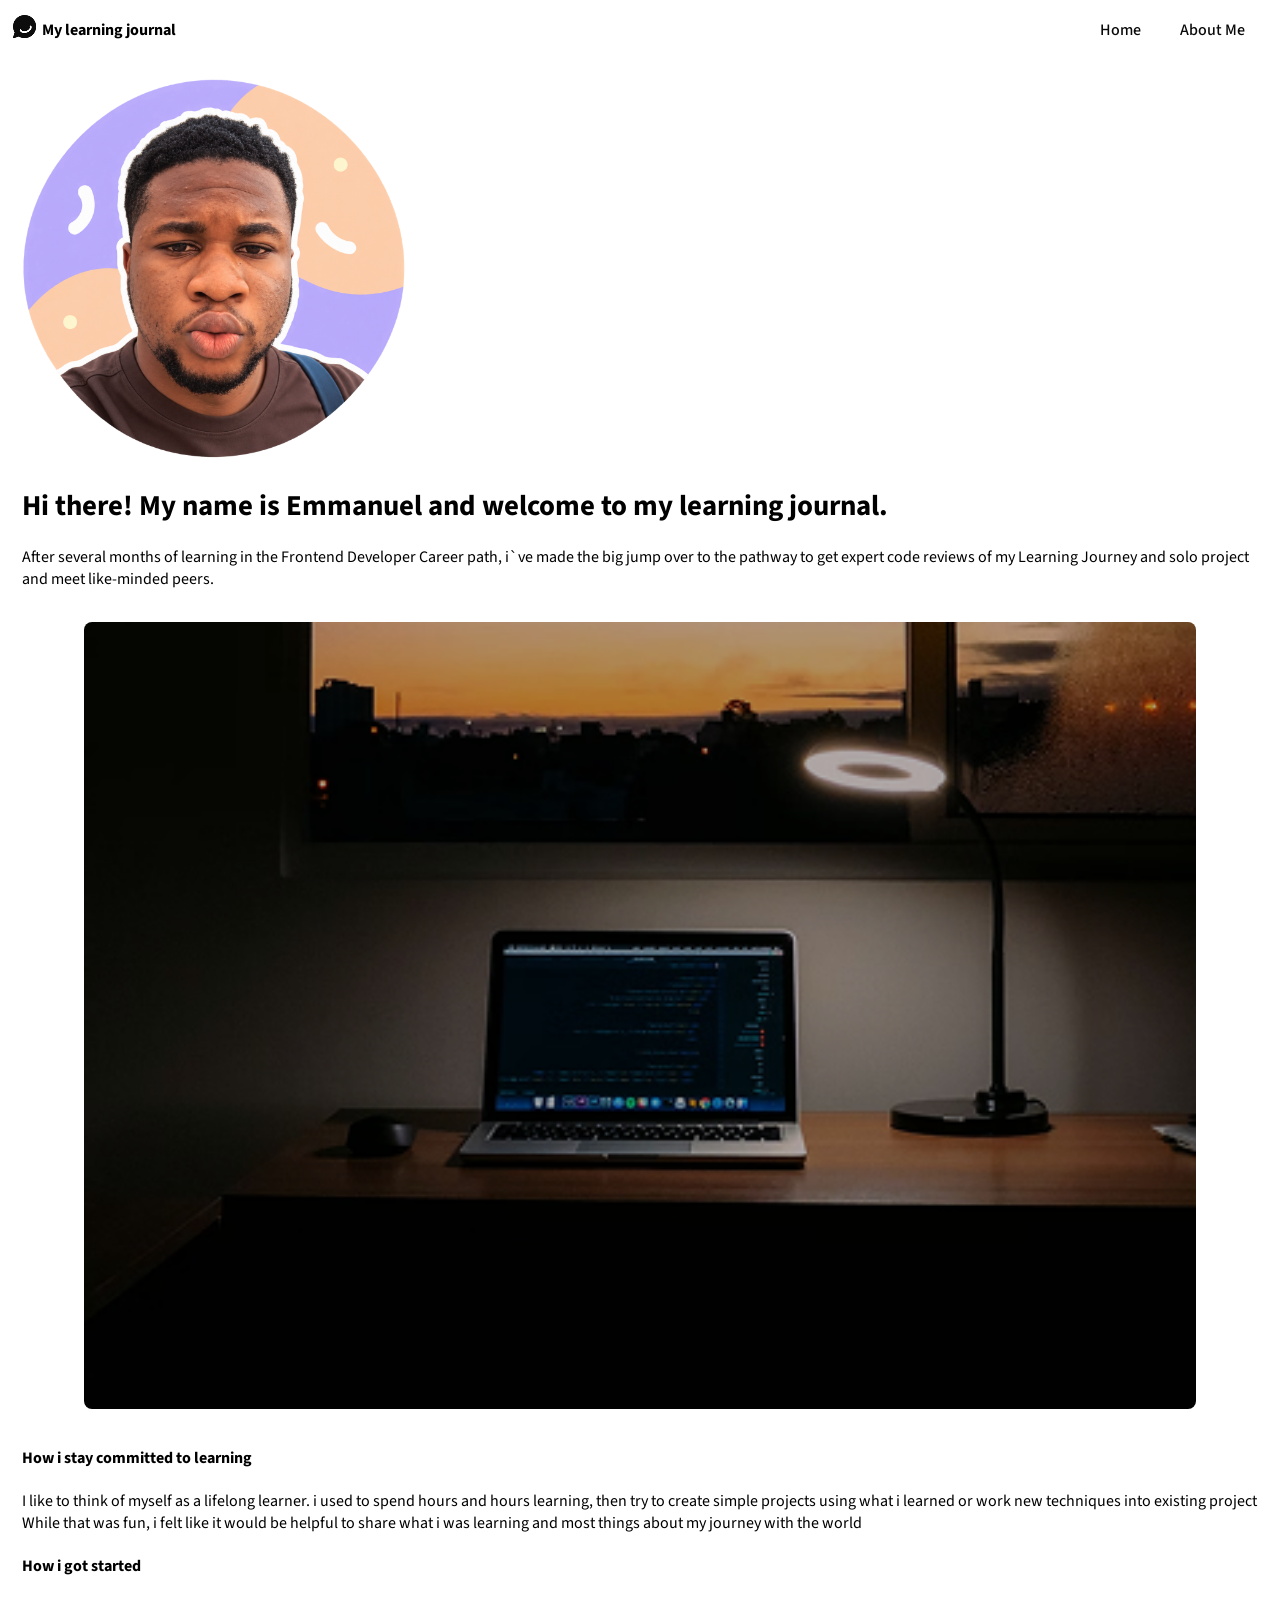
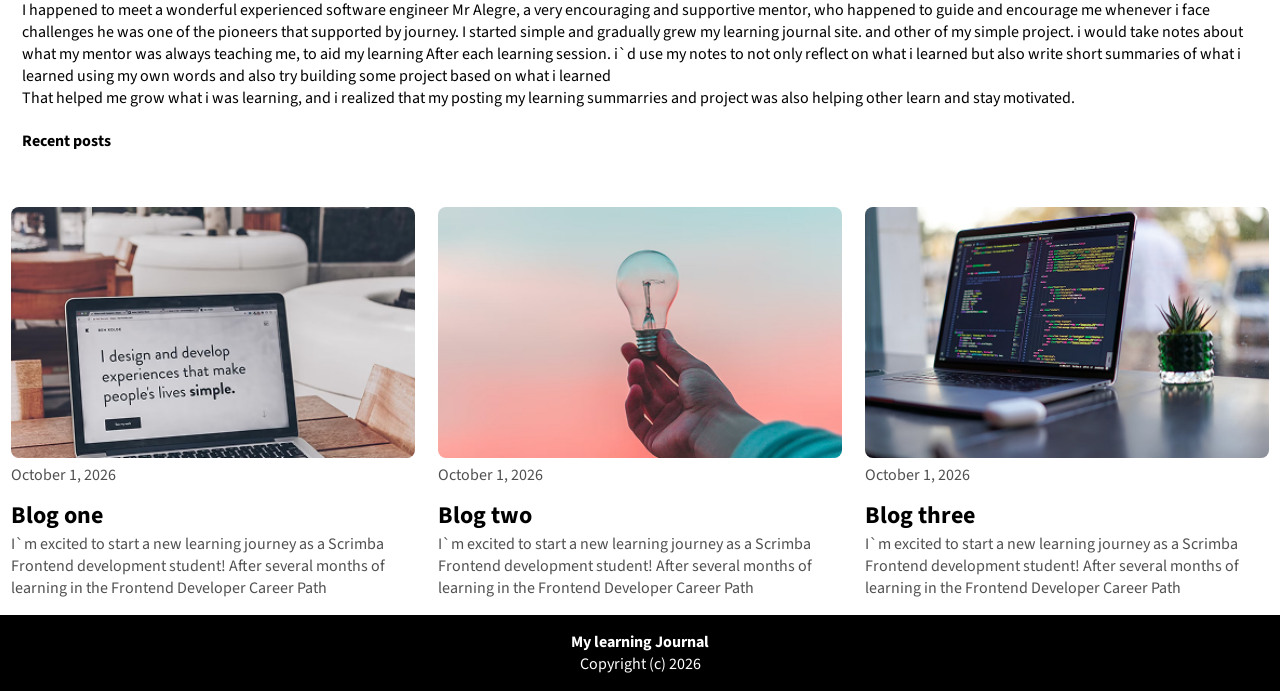
==== about-me.html @ eb2f2a92 "Build learning journal website" ====
<!DOCTYPE html>
<html>
    <head>
        <link href="./style.css" rel="stylesheet">
        <title> About me - My Learning Journal </title
        <link rel="preconnect" href="https://fonts.googleapis.com">
        <link rel="preconnect" href="https://fonts.gstatic.com" crossorigin>
        <link href="https://fonts.googleapis.com/css2?family=Source+Sans+3:ital,wght@0,200..900;1,200..900&display=swap" rel="stylesheet">
    </head>
    <body>
       <div class="container">

           <header>

          <div class="header">
            <div class="logo-container">
                <div class="logo-img-container">
                    <img src="./images/image 17.png"
                        alt="an image of a black chat like icon  "
                        class="logo"/>
                </div>
                <h3> My learning journal</h3>
            </div>
            <nav>
                <ul>
                    <li> <a href="./index.html">Home</a></li>
                    <li> <a href="./about-me.html"> About Me</a></li>
                </ul>
            </nav>
          </div>

           </header>

           <main>
               <div class="main2">
                   <div class="post">
                       <div class="profile-container">
                           <img src="./images/Lavender Peach Sticker Portrait.png" class="profile-img" />
                       </div>

                       <h1> Hi there! My name is Emmanuel and welcome to my learning
                           journal.</h1>
                       <p> After several months of learning in the Frontend Developer
                           Career path, i`ve made the big jump over to the pathway to get expert
                           code reviews of my Learning Journey and solo project and meet like-minded peers.</p>
                       <div class="img-container">
                           <img src="./images/article-image-hero.png"
                               alt="an image displaying a hand hold a bulb with no light shining from it, above a gloomy weather"
                             class="post-img"/>
                       </div>
                       <h4> How i stay committed to learning</h4>
                       <p>I like to think of myself as a lifelong learner. i used to
                           spend hours and hours learning, then try to create simple projects
                           using what i learned or work new techniques into existing project</p>
                       <p> While that was fun, i felt like it would be helpful to share what i was learning
                           and most things about my journey with the world</p>
                       <h4> How i got started</h4>
                       <p> I happened to meet a wonderful experienced software engineer Mr Alegre, a very encouraging and supportive mentor,  who happened to guide and encourage me whenever i face challenges
                           he was one of the pioneers that supported by journey. I started simple and gradually grew my learning journal site.
                           and other of my simple project. i would take notes about what my mentor was always teaching me, to aid my learning
                           After each learning session. i`d use my notes to not only reflect on what i learned but also write short summaries of what i learned using my own words and also try building some project based on what i learned
                         </p>
                         <p> That helped me grow what i was learning, and i realized that my posting my learning summarries and project was also helping other learn and stay motivated.</p>
                         <h4> Recent posts</h4>
                   </div>

                          <div class="blog blog-one">
                              <div class="img-container">
                                  <img src="./images/article-image-01.png"
                                      alt="an image displaying a some programming codes
                                      in a macbook laptop on a table, with a office like view"
                                      class="post-img" />
                              </div>
                                   <p>
                                       October 1, 2026
                                   </p>
                                   <h2> Blog one </h2>
                                   <p> I`m excited to start a new learning journey
                                       as a Scrimba Frontend development student!
                                       After several months of learning in the Frontend
                                       Developer Career Path</p>

                            </div>
                          <div class="blog blog-two">
                              <div class="img-container">
                                  <img src="./images/article-image-02.png"
                                      alt="an image displaying a hand hold a bulb with no light shining from it, above a gloomy weather"
                                   class="post-img"/>
                              </div>
                                   <p>
                                       October 1, 2026
                                   </p>
                                   <h2> Blog two </h2>
                                   <p> I`m excited to start a new learning journey
                                       as a Scrimba Frontend development student!
                                       After several months of learning in the Frontend
                                       Developer Career Path</p>

                          </div>
                          <div class="blog blog-three">
                              <div class="img-container">
                                  <img src="./images/article-image-03.png"
                                      alt="an image displaying a laptop displayin gon its screen
                                      'I design and develop experiences that make people`s lives simple.'" class="post-img"/>
                              </div>
                                   <p>
                                       October 1, 2026
                                   </p>
                                   <h2> Blog three </h2>
                                   <p> I`m excited to start a new learning journey
                                       as a Scrimba Frontend development student!
                                       After several months of learning in the Frontend
                                       Developer Career Path</p>

                          </div>





               </div>
           </main>

           <footer>
             <div class="footer">
                 <h3> My learning Journal</h3>
                 <p> Copyright (c) 2026</p>
             </div>
           </footer>

       </div>
    </body>
</html>
---- style.css ----
*{
    box-sizing: border-box;
}

body{
    margin: 0;
    padding: 0;
    font-family: "Source Sans 3", sans-serif;
}

.container{
    max-width: 100vw;
    margin: 0  auto;
    display: grid;
    grid-template-columns: 1fr;
    grid-template-areas:
    "head"
    "main"
    "foot"
    ;
}

/*topography*/

h1{
    font-size: 1.8rem;
}
h2{
    font-size: 1.5rem;
}

h3{
    font-size: 1rem;
}

p{
    font-size: 1rem;
}

/*header*/

.header{
    display: flex;
    justify-content: space-between;
    gap: 1em;
}

.logo-container{
    display: flex;
   width: 40%;
   align-items: center;
   gap: 5px;
   margin-left: 0.8em;
}

.logo-img-container{
    max-width: 10vw;
}
.logo{
    width: 100%;
    object-fit: contain;
}

/*header nav*/




nav ul{
    display: flex;
    justify-content: space-around;
    gap: 2em;
    margin-right: 2em;
}

nav li{
    display: block;
    list-style-type: none;
    padding: 0.2em;

}

nav li:hover{
    background-color: grey;
}

nav a{
    text-decoration: none;
    color: #090909;
    font-weight: 500;
}



/*mobile screen grid*/
header{
    grid-area: head;

}

footer{
    grid-area: foot;
}



/*main*/
.main{
    display: grid;
    grid-area: main;
    grid-template-columns: 1fr;
    grid-template-areas:
    "hero"
    "blog1"
    "blog2"
    "blog3"
    ;
    gap: 20px;
}




/*hero section*/
.hero-section{
    background-image: url('./images/article-image-hero.png');
    background-size: cover;
    display: flex;
    flex-direction: column;
    grid-area: hero;
    max-width: 100vw;
    max-height: 70vh;
    width: 100%;
    color: white;
    padding: 3em 2em 1em 1em;
}




.blog-one, .blog-two, .blog-three{
    display: flex;
    flex-direction: column;
}


/*blog-one*/

.blog-one {
  grid-area: blog1;
}

.blog-two {
  grid-area: blog2;
}

.blog-three {
  grid-area: blog3;
}

/*blog container*/
.blog{
    width: 90%;
    max-width: 90vw;
    margin: 1em auto 0;
}

.blog h2, p{
    margin-bottom: 0em;
    margin-top: 0.5em;

}

.blog p{
    color: #505050;
}

.big{
    display: none;
}

/*img*/
.img-container{
    max-width: 90vw;
    width: 100%;


}

.post-img{
    width: 100%;
    object-fit: cover;
     border-radius: 8px;
}

/*link*/

.main a{
    text-decoration: none;
}
.main .view{
    text-align: center;
    text-decoration: none;
    color: black;
    text-decoration: underline;
    font-weight: 600;
}


/*footer*/
.footer{
    display: flex;
    flex-direction: column;
    background-color: black;
    color: white;
    text-align: center;
    padding: 1em;
    margin-top: 1em;
}

.footer h3, p{
    margin-bottom: 0em;
    margin-top: 0em;
}

/*post page*/


.post {
  grid-area: post;
  width: 100%;
  margin: 0 auto;
  padding: 1em 1.4em;

}

.post .img-container{
    max-width: 90vw;
    margin: 2em auto;
    width: 90%;
}
.blog-one {
  grid-area: blog1;
}

.blog-two {
  grid-area: blog2;
}

.blog-three {
  grid-area: blog3;
}

.main2{
    display: grid;
    margin: 0 auto;
    grid-template-columns: repeat(1, 1fr);
    grid-template-areas:
    "post"
    "blog1"
    "blog2"
    "blog3"
    ;

}

/*profile page*/
.profile-container{
    max-width: 30vw;
}
.profile-img{
    width: 100%;
    object-fit: contain;
}

/*


post page media query*//* post page media query*/
@media(min-width: 700px){
  .main2 {
    display: grid;
    grid-template-columns: repeat(6, 1fr); /* 3 equal columns */
    grid-template-areas:
      "post post post post post post"
      "blog1  blog1 blog2 blog2 blog3 blog3";
    gap: 2px; /* Optional: Adds space between the columns */
  }

  .post {
    grid-area: post;
    width: 100%;
  }

 .main2 .blog-one {
    grid-area: blog1;
  }

 .main2 .blog-two {
    grid-area: blog2;
  }

 .main2  .blog-three {
    grid-area: blog3;
  }
}




/*media query*/@media (min-width: 700px) {

    .blog{
        width: 95%;
        max-width: 100vw;
    }

    .big{
        display: block;
    }
  .main a{
      display: none;
  }

  .main {
    display: grid;    /* 2fr or 1fr works here, repeat(6, 1fr) is more standard */
    grid-template-columns: repeat(12, 2fr);
    grid-template-areas:
      "hero     hero     hero     hero     hero     hero   hero     hero     hero     hero     hero     hero"
      "blog-one blog-one blog-one blog-one blog-two blog-two blog-two blog-two blog-three blog-three blog-three blog-three"
      "blog-four blog-four blog-four blog-four blog-five blog-five blog-five blog-five blog-six blog-six blog-six blog-six";
  }

  .hero-section{
      grid-area: hero;
  }

  .main .blog-one {
    grid-area: blog-one;
  }
  .main .blog-two {
    grid-area: blog-two;
  }
  .main .blog-three {
    grid-area: blog-three;
  }

  .main .blog-four{
      grid-area: blog-four;
  }

  .main .blog-five{
      grid-area: blog-five;
  }

  .main .blog-six{
      grid-area: blog-six;
  }
}
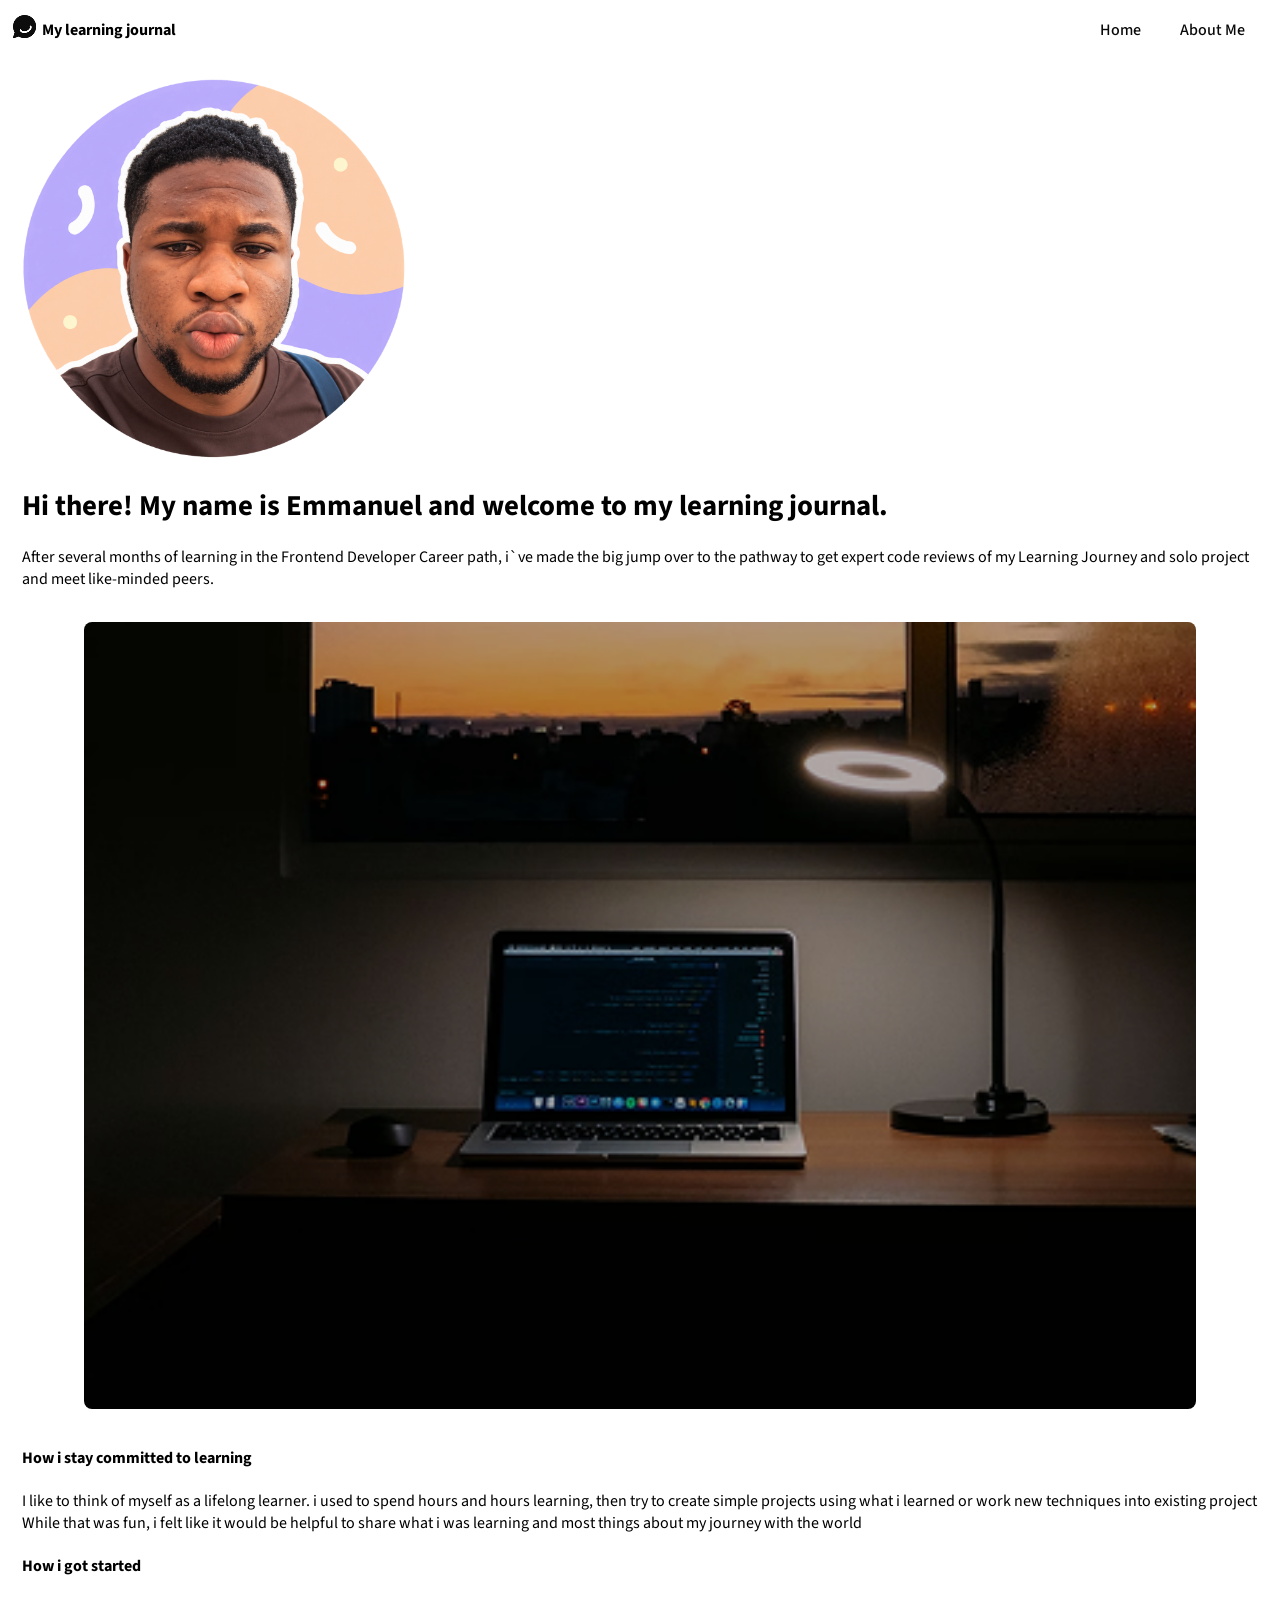
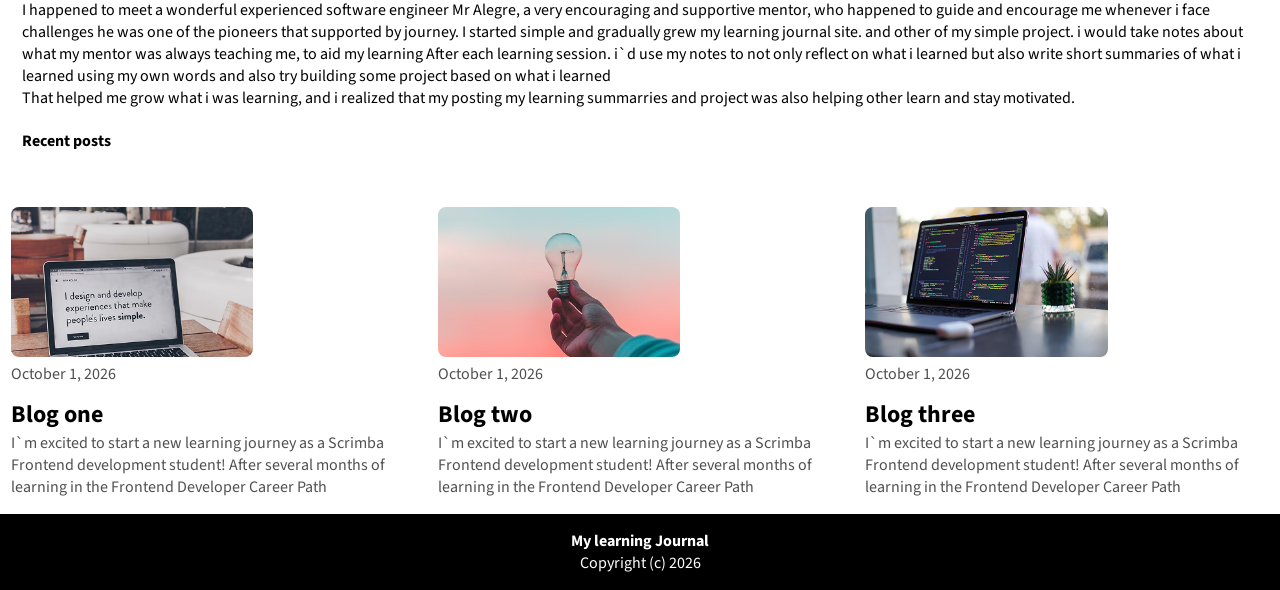
==== commit 9515ed65: "Updated Page meta tag and modified mobile responsiveness" ====
--- a/about-me.html
+++ b/about-me.html
@@ -2,6 +2,7 @@
 <html>
     <head>
         <link href="./style.css" rel="stylesheet">
+        <meta name="viewport" content="width=device-width, initial-scale=1.0">
         <title> About me - My Learning Journal </title
         <link rel="preconnect" href="https://fonts.googleapis.com">
         <link rel="preconnect" href="https://fonts.gstatic.com" crossorigin>
--- a/style.css
+++ b/style.css
@@ -315,6 +315,10 @@
         max-width: 100vw;
     }
 
+    .img-container{
+       width: 60%;
+    }
+
     .big{
         display: block;
     }
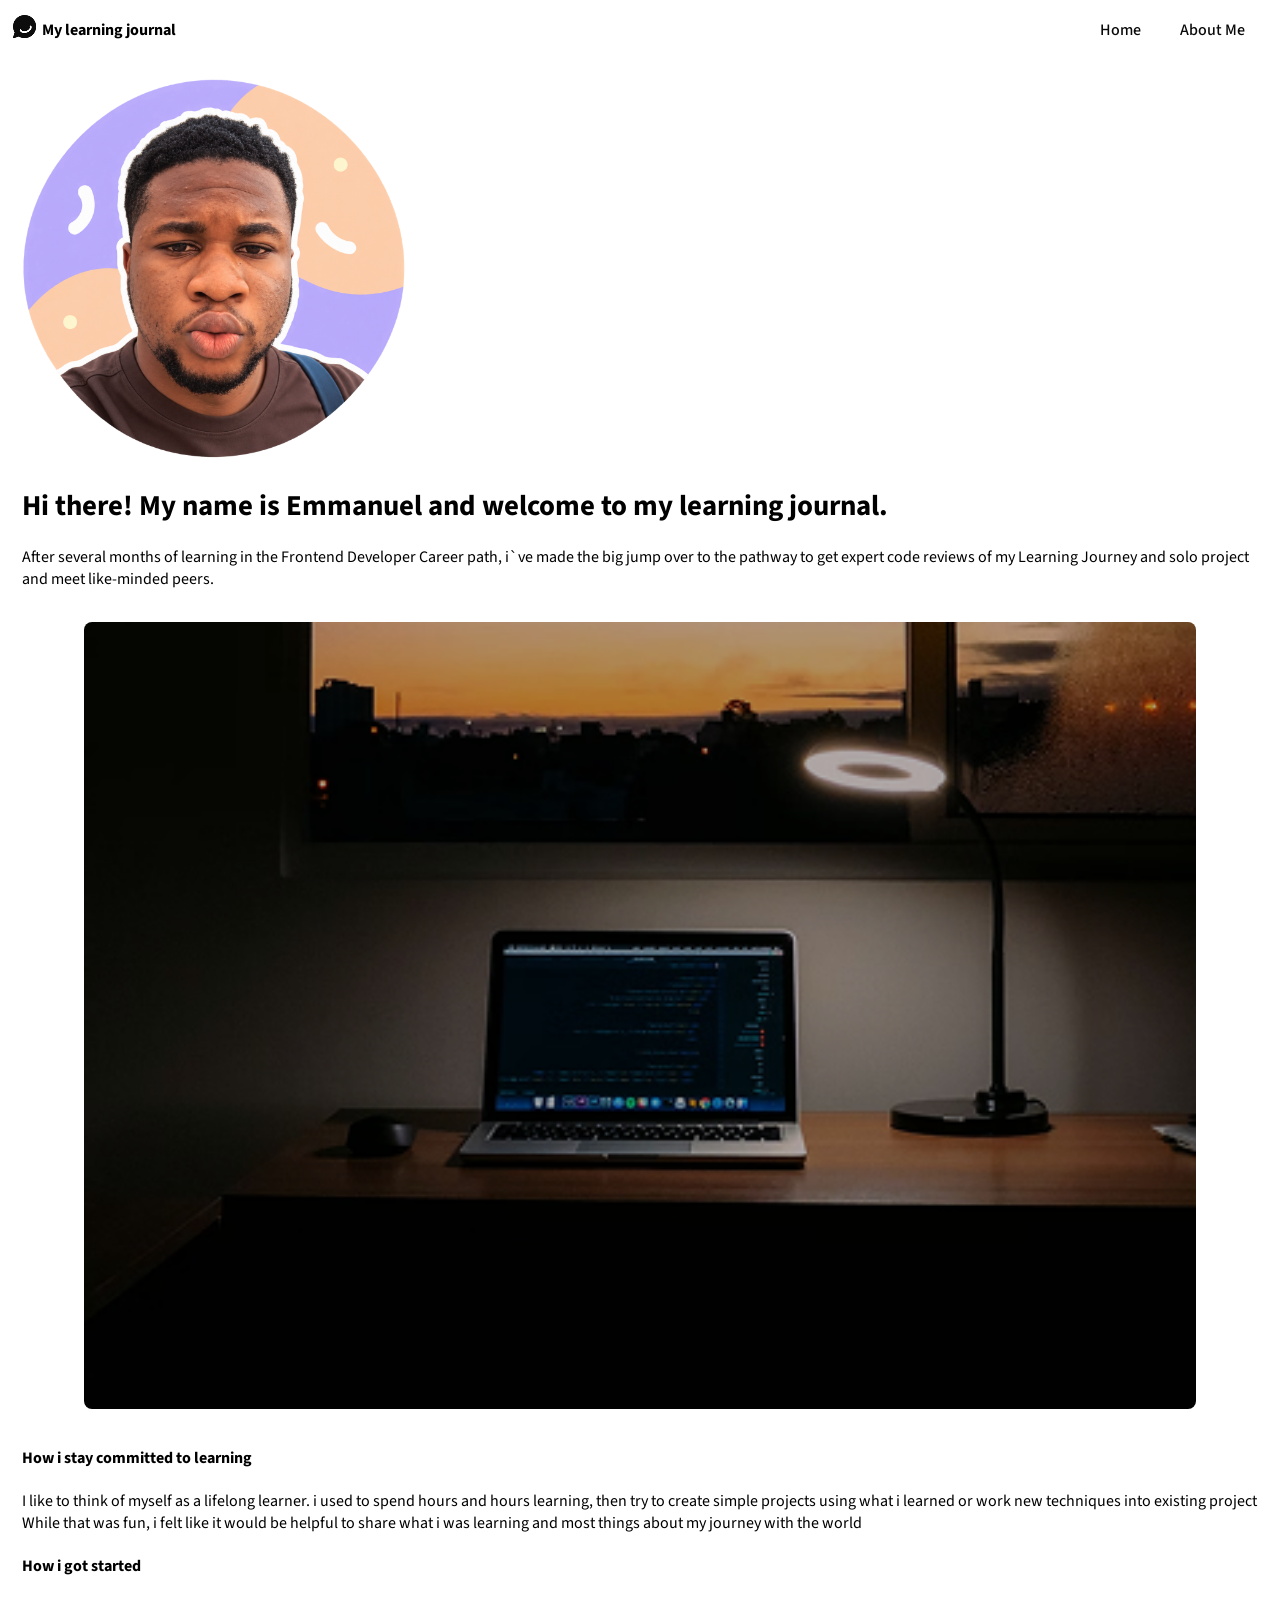
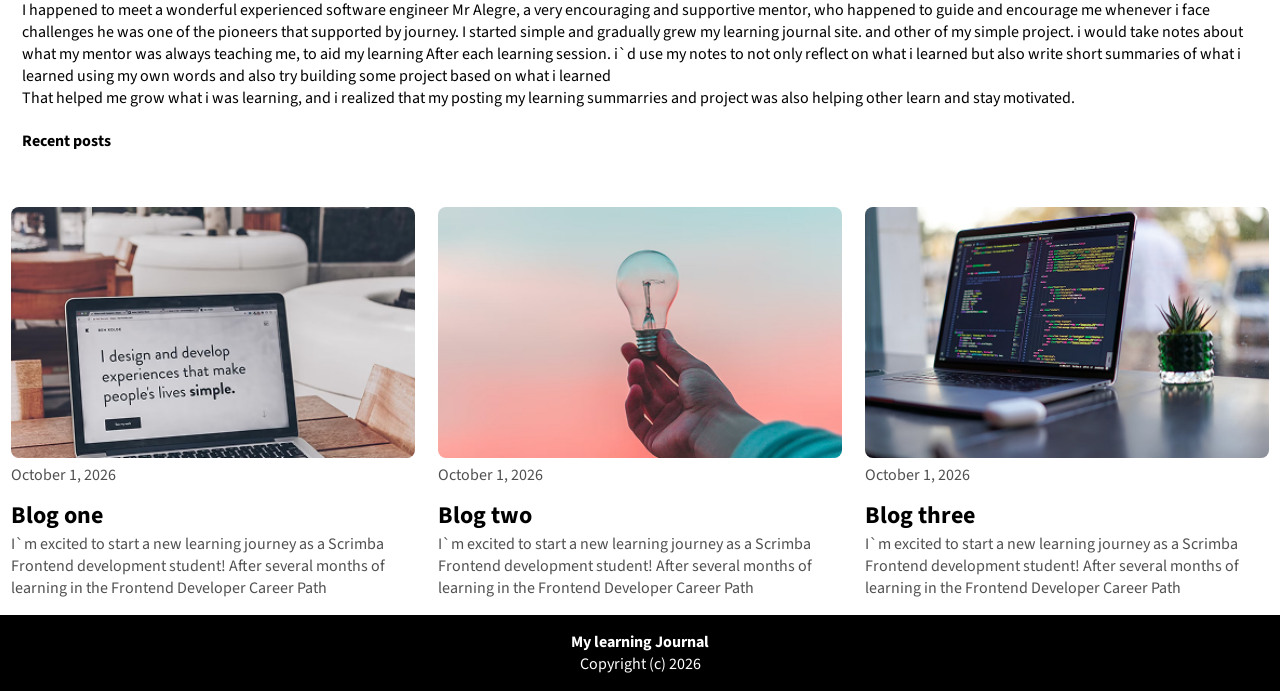
==== commit 710fe69d: "Updated deskop layout width" ====
--- a/about-me.html
+++ b/about-me.html
@@ -44,7 +44,7 @@
                        <p> After several months of learning in the Frontend Developer
                            Career path, i`ve made the big jump over to the pathway to get expert
                            code reviews of my Learning Journey and solo project and meet like-minded peers.</p>
-                       <div class="img-container">
+                       <div class="img-container about-img">
                            <img src="./images/article-image-hero.png"
                                alt="an image displaying a hand hold a bulb with no light shining from it, above a gloomy weather"
                              class="post-img"/>
--- a/style.css
+++ b/style.css
@@ -315,9 +315,9 @@
         max-width: 100vw;
     }
 
-    .img-container{
-       width: 60%;
-    }
+  .about-img{
+      width: 70%;
+  }
 
     .big{
         display: block;
